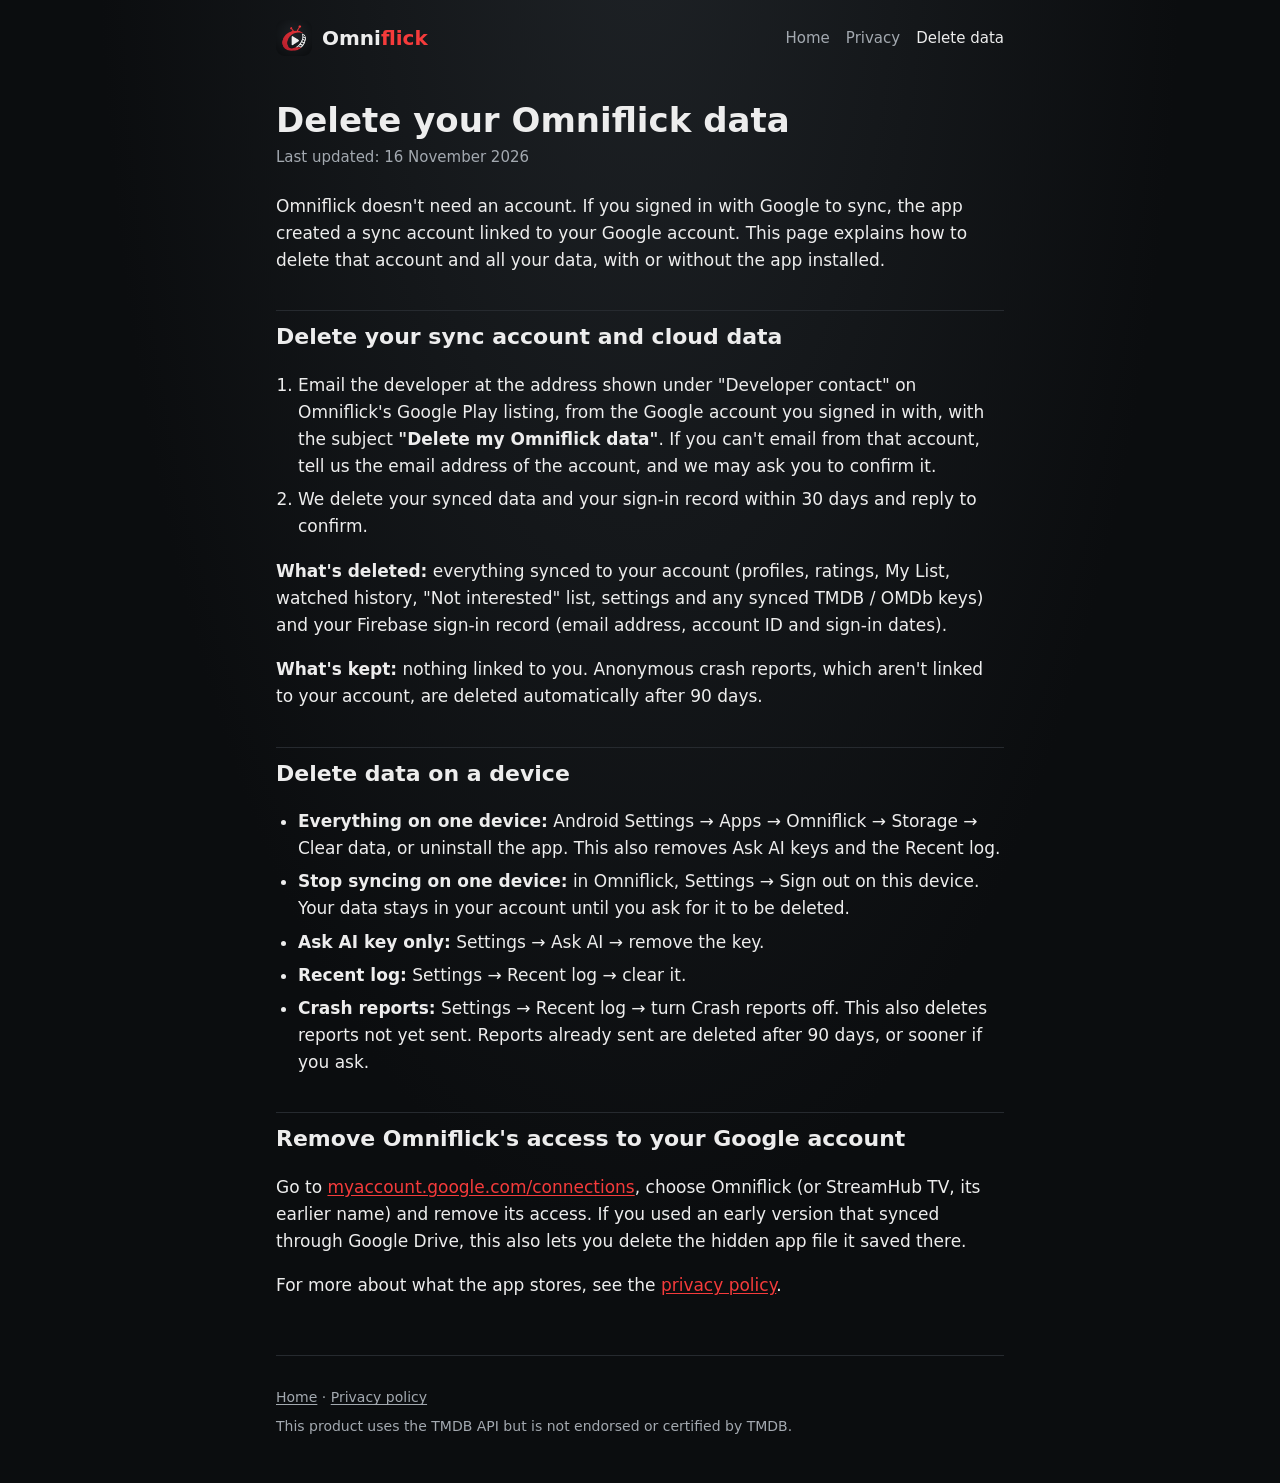
==== docs/delete/index.html @ 09986d1d "Add Omniflick website: landing page, privacy policy, data deletion page Static site in docs/ for Git" ====
<!doctype html>
<html lang="en">
<head>
<meta charset="utf-8">
<meta name="viewport" content="width=device-width, initial-scale=1">
<title>Delete Omniflick Data</title>
<meta name="description" content="How to delete your Omniflick account and data.">
<link rel="icon" type="image/png" href="../favicon.png">
<link rel="stylesheet" href="../style.css">
</head>
<body>
<div class="wrap">
  <header class="site">
    <a class="brand" href="../"><img src="../icon.png" alt=""><span>Omni<b>flick</b></span></a>
    <nav><a href="../">Home</a><a href="../privacy/">Privacy</a><a href="./" aria-current="page">Delete data</a></nav>
  </header>

  <main class="doc">
    <h1>Delete your Omniflick data</h1>
    <p class="updated">Last updated: 16 November 2026</p>

    <p>Omniflick doesn't need an account. If you signed in with Google to sync, the app created a sync account linked to your Google account. This page explains how to delete that account and all your data, with or without the app installed.</p>

    <h2 id="request">Delete your sync account and cloud data</h2>
    <ol>
      <li>Email the developer at the address shown under "Developer contact" on Omniflick's Google Play listing, from the Google account you signed in with, with the subject <strong>"Delete my Omniflick data"</strong>. If you can't email from that account, tell us the email address of the account, and we may ask you to confirm it.</li>
      <li>We delete your synced data and your sign-in record within 30 days and reply to confirm.</li>
    </ol>
    <p><strong>What's deleted:</strong> everything synced to your account (profiles, ratings, My List, watched history, "Not interested" list, settings and any synced TMDB / OMDb keys) and your Firebase sign-in record (email address, account ID and sign-in dates).</p>
    <p><strong>What's kept:</strong> nothing linked to you. Anonymous crash reports, which aren't linked to your account, are deleted automatically after 90 days.</p>

    <h2 id="device">Delete data on a device</h2>
    <ul>
      <li><strong>Everything on one device:</strong> Android Settings → Apps → Omniflick → Storage → Clear data, or uninstall the app. This also removes Ask AI keys and the Recent log.</li>
      <li><strong>Stop syncing on one device:</strong> in Omniflick, Settings → Sign out on this device. Your data stays in your account until you ask for it to be deleted.</li>
      <li><strong>Ask AI key only:</strong> Settings → Ask AI → remove the key.</li>
      <li><strong>Recent log:</strong> Settings → Recent log → clear it.</li>
      <li><strong>Crash reports:</strong> Settings → Recent log → turn Crash reports off. This also deletes reports not yet sent. Reports already sent are deleted after 90 days, or sooner if you ask.</li>
    </ul>

    <h2 id="google">Remove Omniflick's access to your Google account</h2>
    <p>Go to <a href="https://myaccount.google.com/connections">myaccount.google.com/connections</a>, choose Omniflick (or StreamHub TV, its earlier name) and remove its access. If you used an early version that synced through Google Drive, this also lets you delete the hidden app file it saved there.</p>

    <p>For more about what the app stores, see the <a href="../privacy/">privacy policy</a>.</p>
  </main>

  <footer class="site">
    <p><a href="../">Home</a> · <a href="../privacy/">Privacy policy</a></p>
    <p>This product uses the TMDB API but is not endorsed or certified by TMDB.</p>
  </footer>
</div>
</body>
</html>
---- docs/style.css ----
:root {
  --bg: #0b0d0f;
  --surface: #15181b;
  --border: #262a2f;
  --text: #ededed;
  --muted: #a3a9b0;
  --accent: #f53b3b;
  --accent-dark: #b51e2d;
  color-scheme: dark;
}

* { box-sizing: border-box; }

html { -webkit-text-size-adjust: 100%; }

body {
  margin: 0;
  background: radial-gradient(ellipse at 50% -10%, #1e2226 0%, var(--bg) 60%) no-repeat, var(--bg);
  color: var(--text);
  font: 17px/1.6 system-ui, -apple-system, "Segoe UI", Roboto, "Helvetica Neue", Arial, sans-serif;
}

a { color: var(--accent); text-underline-offset: 2px; }
a:hover { color: #ff6b6b; }

.wrap { max-width: 760px; margin: 0 auto; padding: 0 16px; }

header.site {
  display: flex; align-items: center; gap: 12px;
  padding: 20px 0;
}
header.site a.brand {
  display: flex; align-items: center; gap: 10px;
  color: var(--text); text-decoration: none; font-weight: 700; font-size: 20px;
}
header.site a.brand img { width: 36px; height: 36px; border-radius: 9px; }
header.site a.brand span b { color: var(--accent); font-weight: 700; }
header.site nav { margin-left: auto; display: flex; gap: 16px; font-size: 15px; }
header.site nav a { color: var(--muted); text-decoration: none; }
header.site nav a:hover, header.site nav a[aria-current] { color: var(--text); }

.hero { text-align: center; padding: 40px 0 24px; }
.hero img.icon { width: 128px; height: 128px; border-radius: 28px; box-shadow: 0 12px 40px rgba(245, 59, 59, .18); }
.hero h1 { font-size: 44px; line-height: 1.1; margin: 24px 0 8px; letter-spacing: -.5px; }
.hero h1 b { color: var(--accent); }
.hero p.lead { font-size: 20px; color: var(--muted); margin: 0 auto; max-width: 560px; }
.badge {
  display: inline-block; margin-top: 20px; padding: 6px 14px; border-radius: 999px;
  border: 1px solid var(--border); color: var(--muted); font-size: 14px;
}

.features { display: grid; grid-template-columns: repeat(auto-fit, minmax(220px, 1fr)); gap: 14px; margin: 32px 0; }
.card { background: var(--surface); border: 1px solid var(--border); border-radius: 14px; padding: 18px 18px 14px; }
.card h3 { margin: 0 0 6px; font-size: 17px; }
.card p { margin: 0; color: var(--muted); font-size: 15px; line-height: 1.5; }

main.doc h1 { font-size: 34px; line-height: 1.2; margin: 24px 0 4px; }
main.doc .updated { color: var(--muted); margin: 0 0 24px; font-size: 15px; }
main.doc h2 { font-size: 22px; margin: 36px 0 8px; padding-top: 8px; border-top: 1px solid var(--border); }
main.doc h3 { font-size: 18px; margin: 22px 0 6px; }
main.doc li { margin: 6px 0; }
main.doc ul, main.doc ol { padding-left: 22px; }
main.doc .summary { background: var(--surface); border: 1px solid var(--border); border-left: 3px solid var(--accent); border-radius: 10px; padding: 14px 18px; }
main.doc .summary ul { margin: 6px 0; }
main.doc table { width: 100%; border-collapse: collapse; font-size: 15px; margin: 12px 0; display: block; overflow-x: auto; }
main.doc th, main.doc td { text-align: left; vertical-align: top; padding: 8px 10px; border-bottom: 1px solid var(--border); }
main.doc th { color: var(--muted); font-weight: 600; }
code { background: var(--surface); border: 1px solid var(--border); border-radius: 5px; padding: 1px 5px; font-size: .9em; }

footer.site {
  margin-top: 56px; padding: 24px 0 40px; border-top: 1px solid var(--border);
  color: var(--muted); font-size: 14px;
}
footer.site p { margin: 6px 0; }
footer.site a { color: var(--muted); }

@media (max-width: 520px) {
  body { font-size: 16px; }
  .hero h1 { font-size: 36px; }
  header.site nav { gap: 12px; font-size: 14px; }
  header.site a.brand span { display: none; }
}
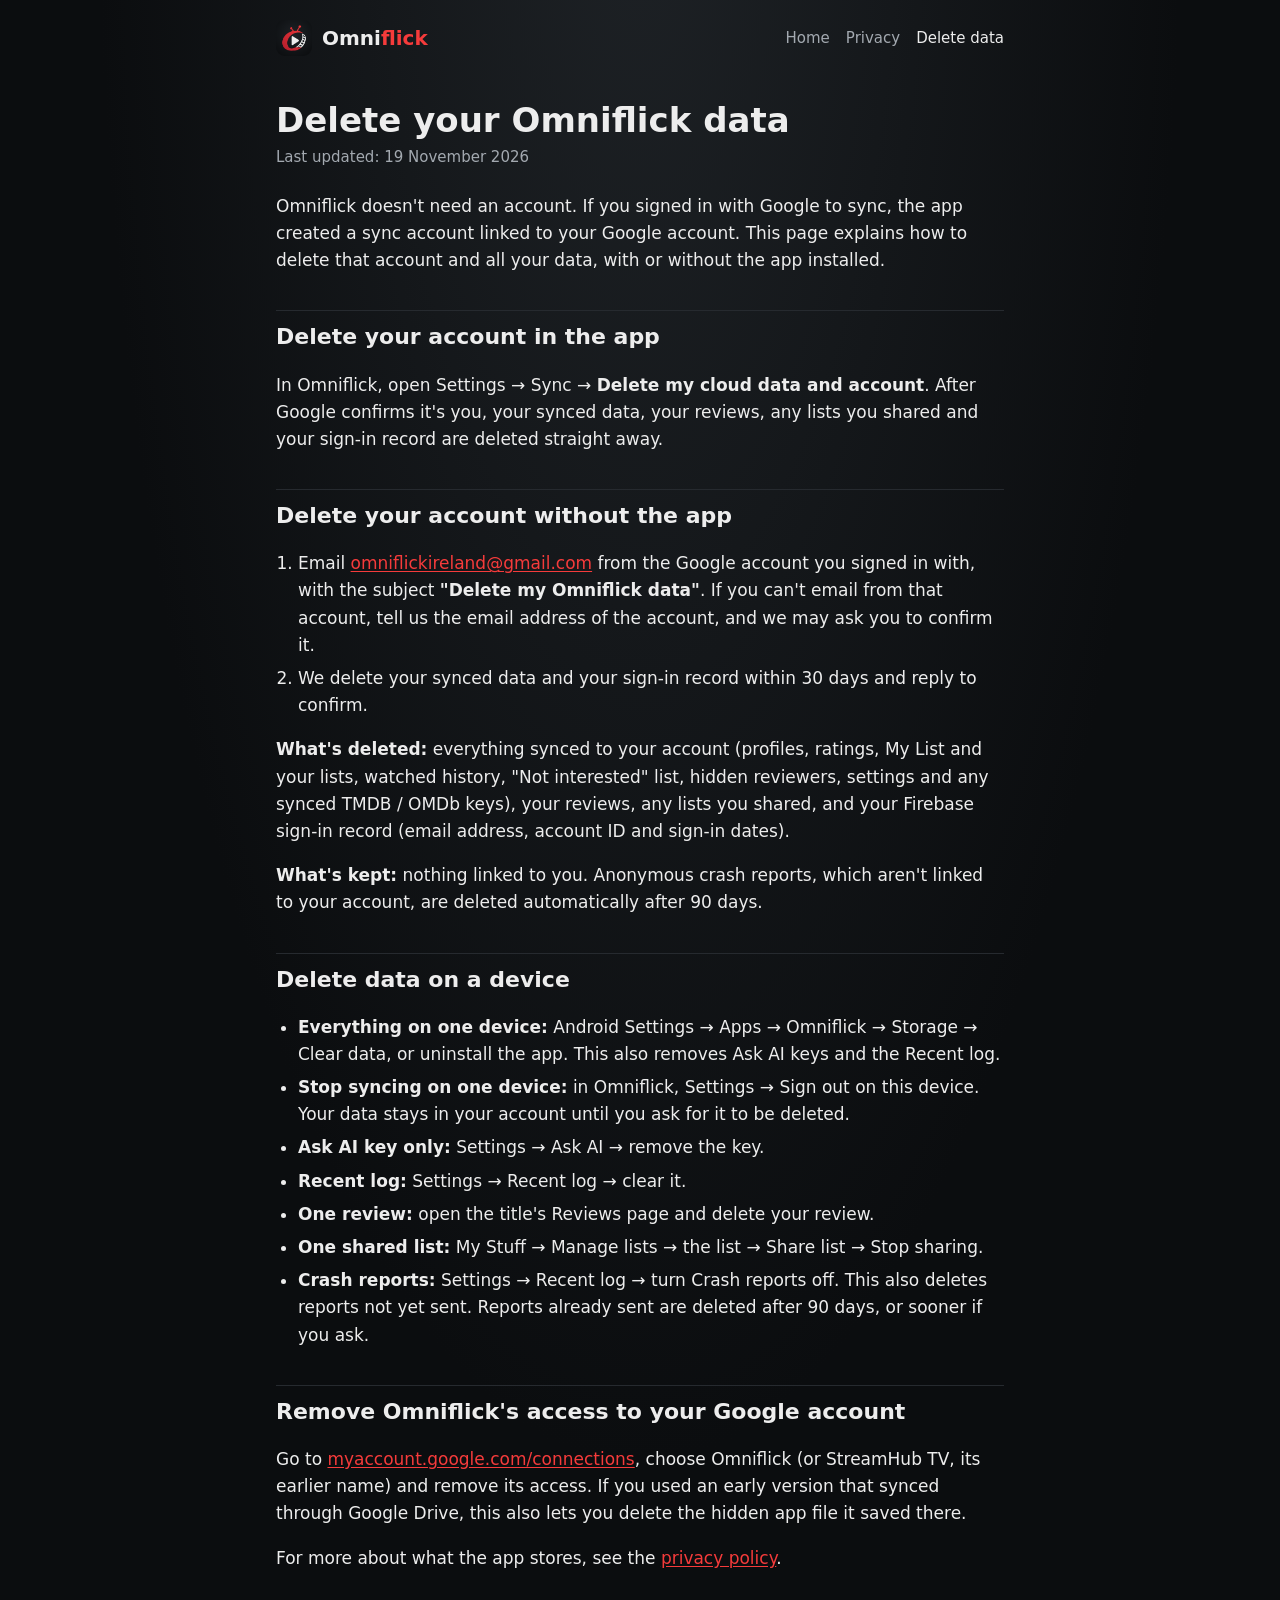
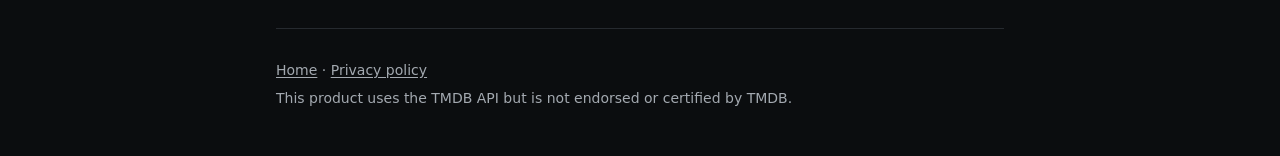
==== commit 80857152: "Add files via upload" ====
--- a/docs/delete/index.html
+++ b/docs/delete/index.html
@@ -17,16 +17,19 @@
 
   <main class="doc">
     <h1>Delete your Omniflick data</h1>
-    <p class="updated">Last updated: 16 November 2026</p>
+    <p class="updated">Last updated: 19 November 2026</p>
 
     <p>Omniflick doesn't need an account. If you signed in with Google to sync, the app created a sync account linked to your Google account. This page explains how to delete that account and all your data, with or without the app installed.</p>
 
-    <h2 id="request">Delete your sync account and cloud data</h2>
+    <h2 id="in-app">Delete your account in the app</h2>
+    <p>In Omniflick, open Settings → Sync → <strong>Delete my cloud data and account</strong>. After Google confirms it's you, your synced data, your reviews, any lists you shared and your sign-in record are deleted straight away.</p>
+
+    <h2 id="request">Delete your account without the app</h2>
     <ol>
-      <li>Email the developer at the address shown under "Developer contact" on Omniflick's Google Play listing, from the Google account you signed in with, with the subject <strong>"Delete my Omniflick data"</strong>. If you can't email from that account, tell us the email address of the account, and we may ask you to confirm it.</li>
+      <li>Email <a href="mailto:omniflickireland@gmail.com">omniflickireland@gmail.com</a> from the Google account you signed in with, with the subject <strong>"Delete my Omniflick data"</strong>. If you can't email from that account, tell us the email address of the account, and we may ask you to confirm it.</li>
       <li>We delete your synced data and your sign-in record within 30 days and reply to confirm.</li>
     </ol>
-    <p><strong>What's deleted:</strong> everything synced to your account (profiles, ratings, My List, watched history, "Not interested" list, settings and any synced TMDB / OMDb keys) and your Firebase sign-in record (email address, account ID and sign-in dates).</p>
+    <p><strong>What's deleted:</strong> everything synced to your account (profiles, ratings, My List and your lists, watched history, "Not interested" list, hidden reviewers, settings and any synced TMDB / OMDb keys), your reviews, any lists you shared, and your Firebase sign-in record (email address, account ID and sign-in dates).</p>
     <p><strong>What's kept:</strong> nothing linked to you. Anonymous crash reports, which aren't linked to your account, are deleted automatically after 90 days.</p>
 
     <h2 id="device">Delete data on a device</h2>
@@ -35,6 +38,8 @@
       <li><strong>Stop syncing on one device:</strong> in Omniflick, Settings → Sign out on this device. Your data stays in your account until you ask for it to be deleted.</li>
       <li><strong>Ask AI key only:</strong> Settings → Ask AI → remove the key.</li>
       <li><strong>Recent log:</strong> Settings → Recent log → clear it.</li>
+      <li><strong>One review:</strong> open the title's Reviews page and delete your review.</li>
+      <li><strong>One shared list:</strong> My Stuff → Manage lists → the list → Share list → Stop sharing.</li>
       <li><strong>Crash reports:</strong> Settings → Recent log → turn Crash reports off. This also deletes reports not yet sent. Reports already sent are deleted after 90 days, or sooner if you ask.</li>
     </ul>
 
